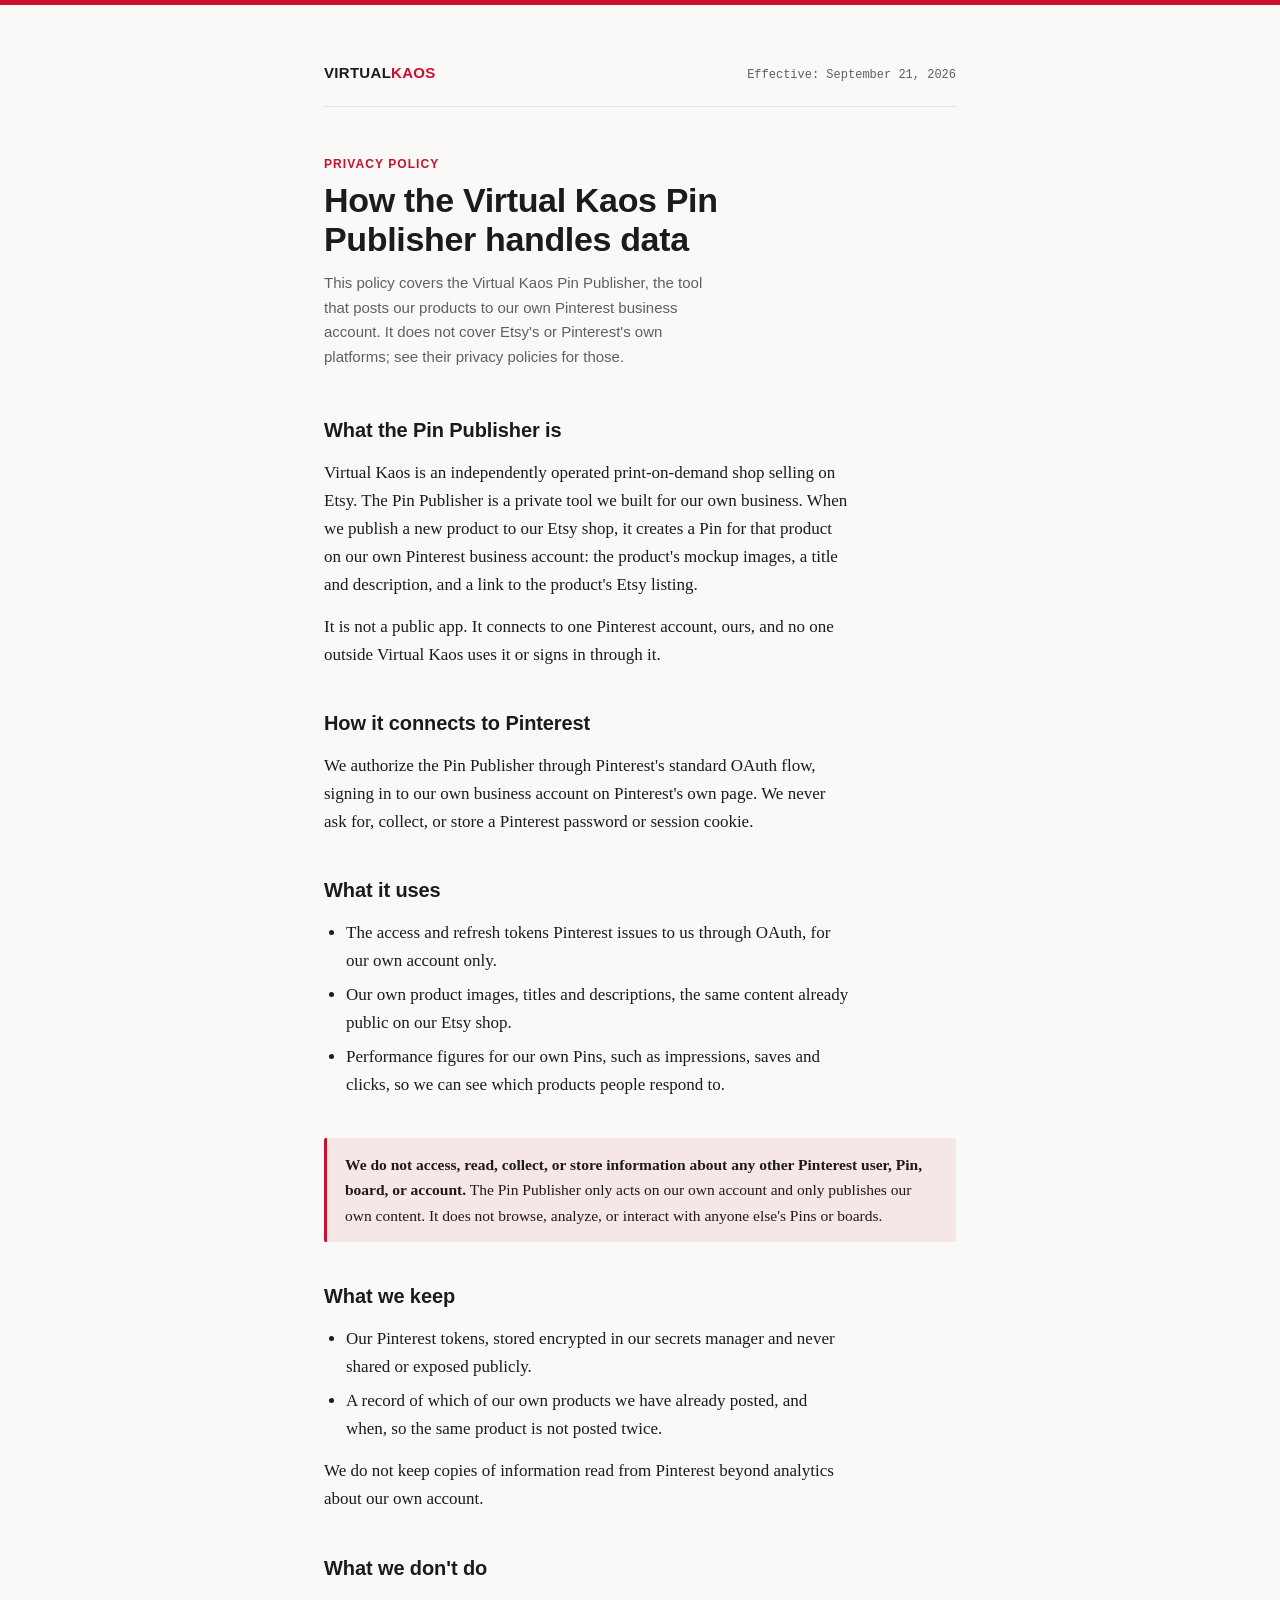
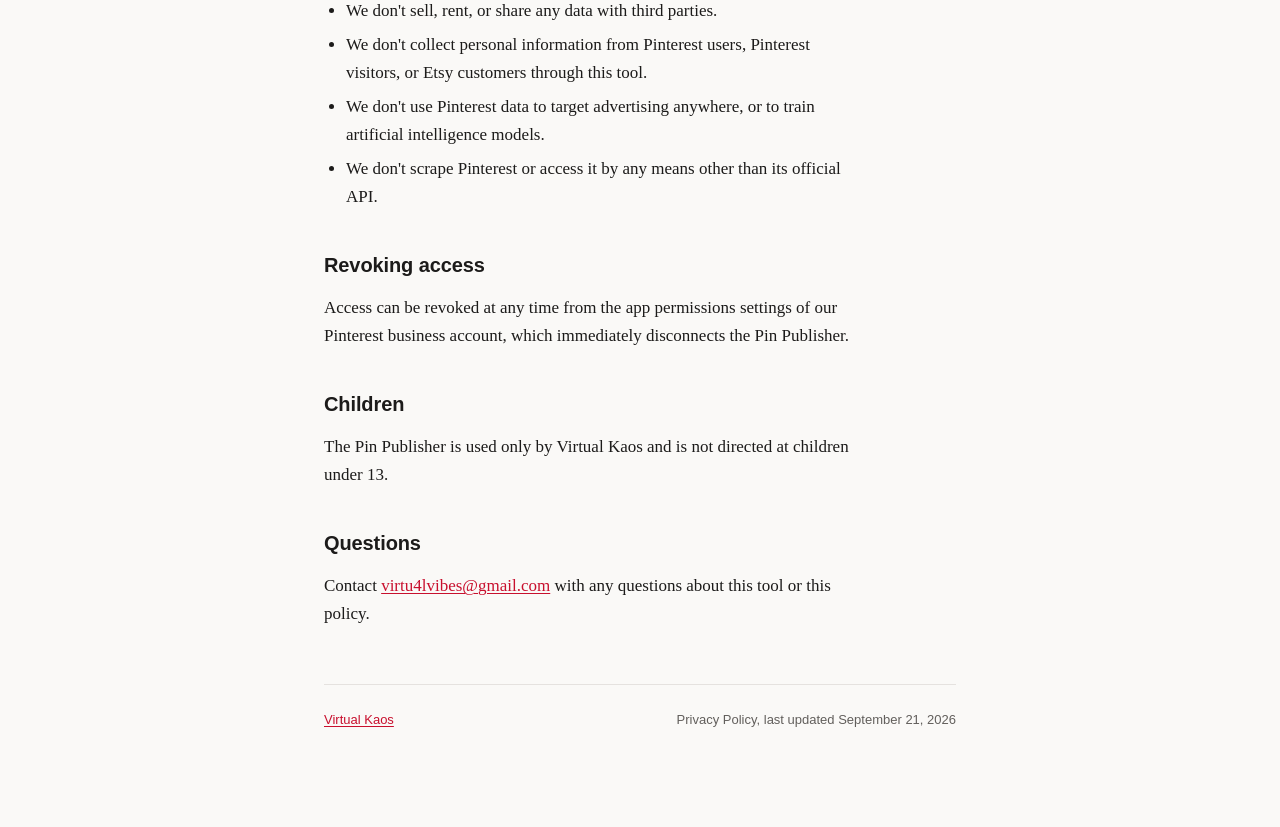
==== privacy/index.html @ e9411862 "Homepage on virtualkaos.dev, privacy policy at /privacy/, shared stylesheet" ====
<!DOCTYPE html>
<html lang="en">
<head>
<meta charset="UTF-8">
<meta name="viewport" content="width=device-width, initial-scale=1.0">
<title>Virtual Kaos | Privacy Policy</title>
<link rel="stylesheet" href="/style.css">
</head>
<body>

<div class="accent-bar"></div>
<div class="wrap">

  <div class="brand-row">
    <div class="brand"><a href="/" style="color: inherit; text-decoration: none;">Virtual<span>Kaos</span></a></div>
    <div class="meta">Effective: September 21, 2026</div>
  </div>

  <p class="eyebrow">Privacy Policy</p>
  <h1>How the Virtual Kaos Pin Publisher handles data</h1>
  <p class="dek">This policy covers the Virtual Kaos Pin Publisher, the tool that posts our products to our own Pinterest business account. It does not cover Etsy's or Pinterest's own platforms; see their privacy policies for those.</p>

  <section>
    <h2>What the Pin Publisher is</h2>
    <p>Virtual Kaos is an independently operated print-on-demand shop selling on Etsy. The Pin Publisher is a private tool we built for our own business. When we publish a new product to our Etsy shop, it creates a Pin for that product on our own Pinterest business account: the product's mockup images, a title and description, and a link to the product's Etsy listing.</p>
    <p>It is not a public app. It connects to one Pinterest account, ours, and no one outside Virtual Kaos uses it or signs in through it.</p>
  </section>

  <section>
    <h2>How it connects to Pinterest</h2>
    <p>We authorize the Pin Publisher through Pinterest's standard OAuth flow, signing in to our own business account on Pinterest's own page. We never ask for, collect, or store a Pinterest password or session cookie.</p>
  </section>

  <section>
    <h2>What it uses</h2>
    <ul>
      <li>The access and refresh tokens Pinterest issues to us through OAuth, for our own account only.</li>
      <li>Our own product images, titles and descriptions, the same content already public on our Etsy shop.</li>
      <li>Performance figures for our own Pins, such as impressions, saves and clicks, so we can see which products people respond to.</li>
    </ul>
  </section>

  <section>
    <div class="callout">
      <p><strong>We do not access, read, collect, or store information about any other Pinterest user, Pin, board, or account.</strong> The Pin Publisher only acts on our own account and only publishes our own content. It does not browse, analyze, or interact with anyone else's Pins or boards.</p>
    </div>
  </section>

  <section>
    <h2>What we keep</h2>
    <ul>
      <li>Our Pinterest tokens, stored encrypted in our secrets manager and never shared or exposed publicly.</li>
      <li>A record of which of our own products we have already posted, and when, so the same product is not posted twice.</li>
    </ul>
    <p>We do not keep copies of information read from Pinterest beyond analytics about our own account.</p>
  </section>

  <section>
    <h2>What we don't do</h2>
    <ul>
      <li>We don't sell, rent, or share any data with third parties.</li>
      <li>We don't collect personal information from Pinterest users, Pinterest visitors, or Etsy customers through this tool.</li>
      <li>We don't use Pinterest data to target advertising anywhere, or to train artificial intelligence models.</li>
      <li>We don't scrape Pinterest or access it by any means other than its official API.</li>
    </ul>
  </section>

  <section>
    <h2>Revoking access</h2>
    <p>Access can be revoked at any time from the app permissions settings of our Pinterest business account, which immediately disconnects the Pin Publisher.</p>
  </section>

  <section>
    <h2>Children</h2>
    <p>The Pin Publisher is used only by Virtual Kaos and is not directed at children under 13.</p>
  </section>

  <section>
    <h2>Questions</h2>
    <p>Contact <a href="mailto:virtu4lvibes@gmail.com">virtu4lvibes@gmail.com</a> with any questions about this tool or this policy.</p>
  </section>

  <footer>
    <span><a href="/">Virtual Kaos</a></span>
    <span>Privacy Policy, last updated September 21, 2026</span>
  </footer>

</div>
</body>
</html>
---- style.css ----
:root {
  --bg: #faf9f7;
  --surface: #ffffff;
  --text: #1c1b1a;
  --text-muted: #625f5c;
  --accent: #c8102e;
  --accent-quiet: #c8102e14;
  --border: #e5e2df;
}

@media (prefers-color-scheme: dark) {
  :root {
    --bg: #131211;
    --surface: #1a1918;
    --text: #f2f0ee;
    --text-muted: #a8a39e;
    --accent: #ff4b5c;
    --accent-quiet: #ff4b5c1f;
    --border: #302e2b;
  }
}

* { box-sizing: border-box; }

body {
  margin: 0;
  background: var(--bg);
  color: var(--text);
  font-family: Charter, 'Iowan Old Style', 'Sitka Text', Georgia, 'Times New Roman', serif;
  font-size: 17px;
  line-height: 1.65;
  -webkit-font-smoothing: antialiased;
}

.accent-bar {
  height: 5px;
  width: 100%;
  background: var(--accent);
}

.wrap {
  max-width: 680px;
  margin: 0 auto;
  padding: 56px 24px 96px;
}

.brand-row {
  display: flex;
  align-items: baseline;
  justify-content: space-between;
  gap: 16px;
  margin-bottom: 48px;
  padding-bottom: 20px;
  border-bottom: 1px solid var(--border);
}

.brand {
  font-family: 'Bahnschrift', 'Arial Narrow', 'Helvetica Neue', Arial, sans-serif;
  font-weight: 700;
  letter-spacing: 0.02em;
  font-size: 15px;
  text-transform: uppercase;
  color: var(--text);
}

.brand span { color: var(--accent); }

.meta {
  font-family: 'SFMono-Regular', Consolas, 'Liberation Mono', Menlo, monospace;
  font-size: 12px;
  color: var(--text-muted);
  white-space: nowrap;
}

h1 {
  font-family: 'Bahnschrift', 'Arial Narrow', 'Helvetica Neue', Arial, sans-serif;
  font-weight: 700;
  font-size: 34px;
  line-height: 1.15;
  letter-spacing: -0.01em;
  margin: 0 0 12px;
  text-wrap: balance;
}

.dek {
  font-family: 'Bahnschrift', 'Arial Narrow', 'Helvetica Neue', Arial, sans-serif;
  font-size: 15px;
  color: var(--text-muted);
  margin: 0 0 44px;
  max-width: 46ch;
}

.eyebrow {
  font-family: 'Bahnschrift', 'Arial Narrow', 'Helvetica Neue', Arial, sans-serif;
  font-weight: 700;
  font-size: 12px;
  letter-spacing: 0.09em;
  text-transform: uppercase;
  color: var(--accent);
  margin: 0 0 6px;
}

section {
  margin: 0 0 38px;
}

h2 {
  font-family: 'Bahnschrift', 'Arial Narrow', 'Helvetica Neue', Arial, sans-serif;
  font-weight: 700;
  font-size: 20px;
  letter-spacing: -0.005em;
  margin: 0 0 12px;
}

p { margin: 0 0 14px; max-width: 62ch; }
p:last-child { margin-bottom: 0; }

ul {
  margin: 0 0 14px;
  padding-left: 22px;
  max-width: 62ch;
}
li { margin-bottom: 6px; }
li:last-child { margin-bottom: 0; }

.callout {
  background: var(--accent-quiet);
  border-left: 3px solid var(--accent);
  padding: 14px 18px;
  border-radius: 2px;
  font-size: 15.5px;
}
.callout p { max-width: none; }

a { color: var(--accent); text-decoration-thickness: 1px; text-underline-offset: 2px; }
a:focus-visible, button:focus-visible { outline: 2px solid var(--accent); outline-offset: 2px; }

footer {
  margin-top: 56px;
  padding-top: 24px;
  border-top: 1px solid var(--border);
  font-family: 'Bahnschrift', 'Arial Narrow', 'Helvetica Neue', Arial, sans-serif;
  font-size: 13px;
  color: var(--text-muted);
  display: flex;
  justify-content: space-between;
  gap: 16px;
  flex-wrap: wrap;
}

@media (max-width: 480px) {
  h1 { font-size: 28px; }
  .wrap { padding: 40px 18px 72px; }
  .brand-row { flex-direction: column; align-items: flex-start; gap: 6px; }
}

.links {
  list-style: none;
  padding: 0;
}
.links li { margin-bottom: 10px; }
.links a { font-weight: 700; }
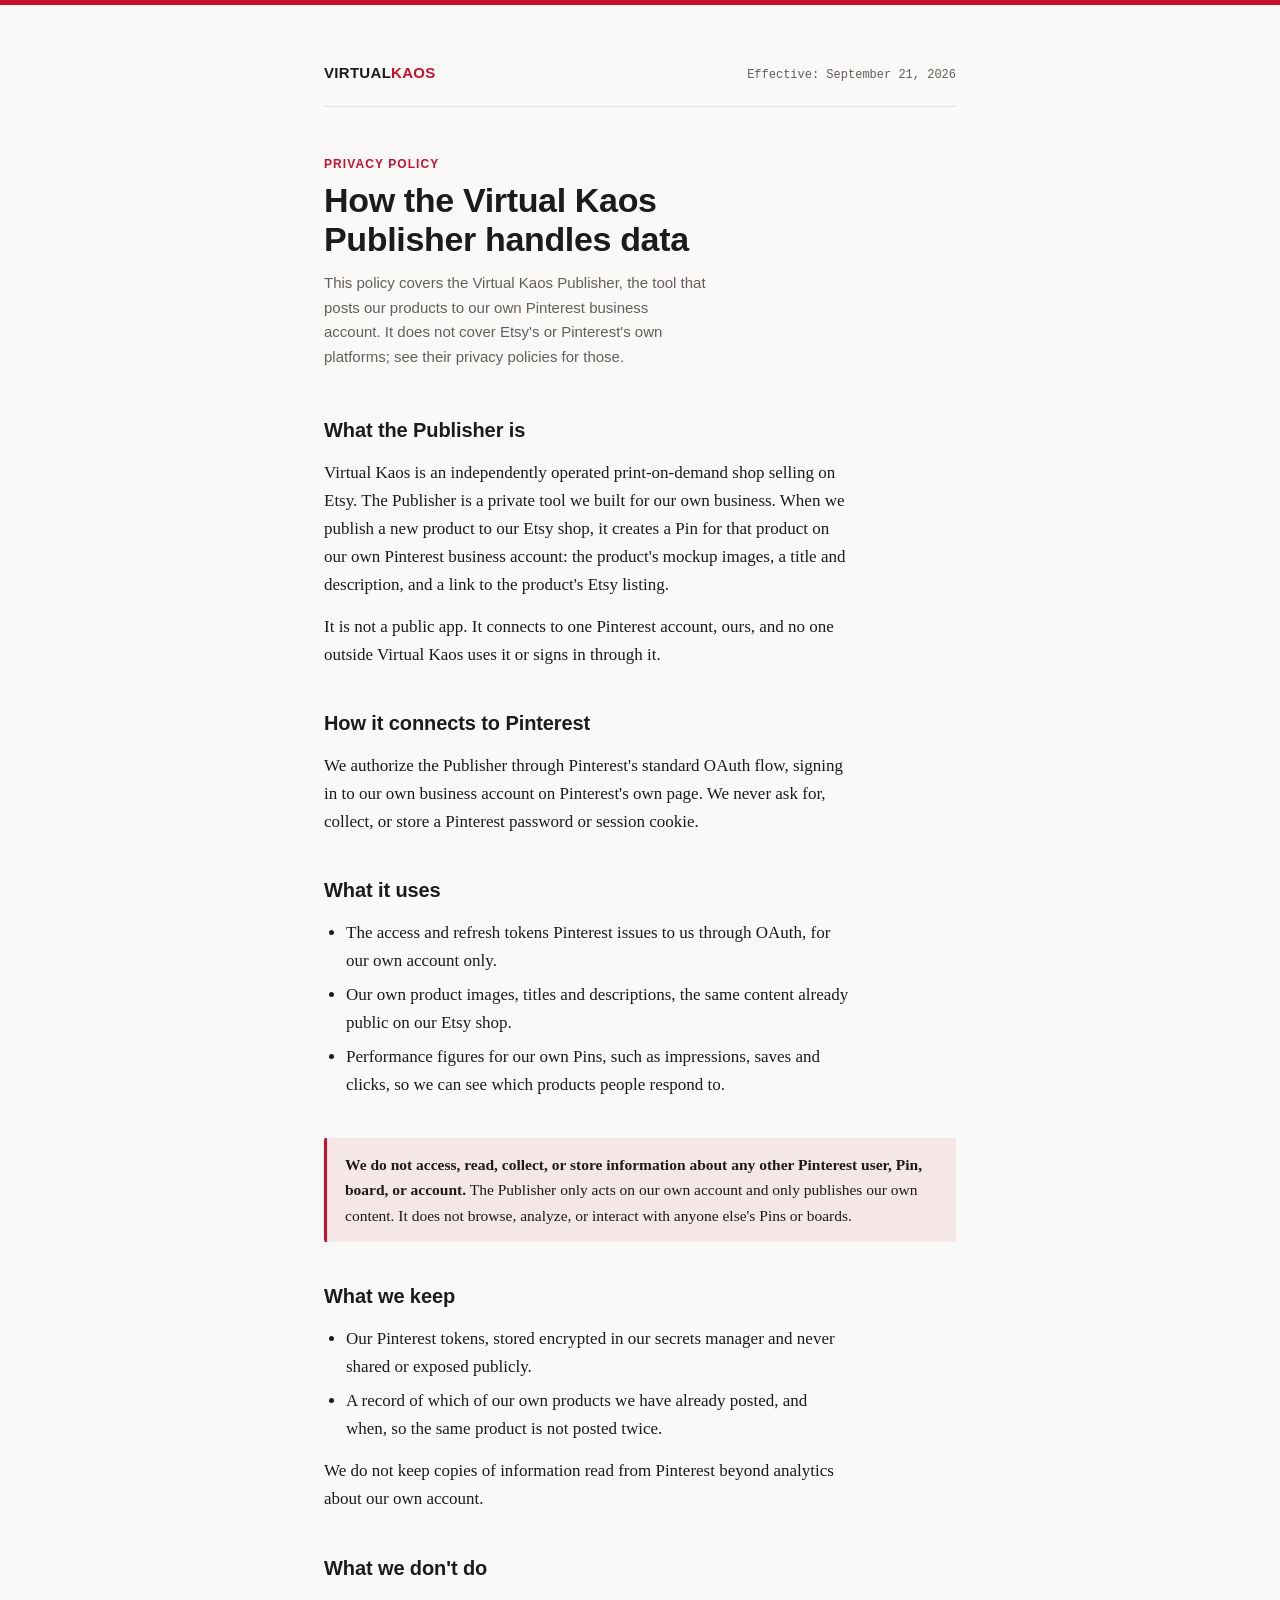
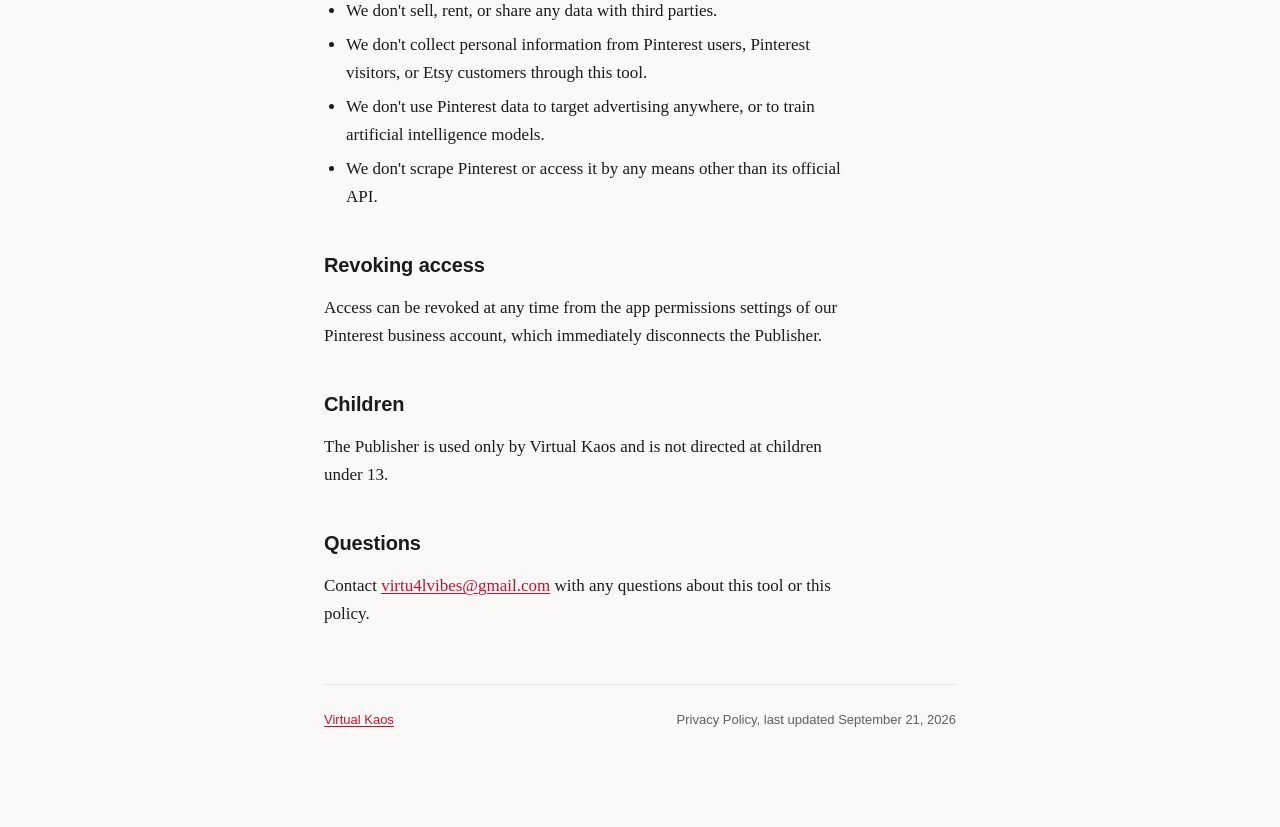
==== commit 37bf5a81: "Privacy policy: the app is Virtual Kaos Publisher" ====
--- a/privacy/index.html
+++ b/privacy/index.html
@@ -17,18 +17,18 @@
   </div>
 
   <p class="eyebrow">Privacy Policy</p>
-  <h1>How the Virtual Kaos Pin Publisher handles data</h1>
-  <p class="dek">This policy covers the Virtual Kaos Pin Publisher, the tool that posts our products to our own Pinterest business account. It does not cover Etsy's or Pinterest's own platforms; see their privacy policies for those.</p>
+  <h1>How the Virtual Kaos Publisher handles data</h1>
+  <p class="dek">This policy covers the Virtual Kaos Publisher, the tool that posts our products to our own Pinterest business account. It does not cover Etsy's or Pinterest's own platforms; see their privacy policies for those.</p>
 
   <section>
-    <h2>What the Pin Publisher is</h2>
-    <p>Virtual Kaos is an independently operated print-on-demand shop selling on Etsy. The Pin Publisher is a private tool we built for our own business. When we publish a new product to our Etsy shop, it creates a Pin for that product on our own Pinterest business account: the product's mockup images, a title and description, and a link to the product's Etsy listing.</p>
+    <h2>What the Publisher is</h2>
+    <p>Virtual Kaos is an independently operated print-on-demand shop selling on Etsy. The Publisher is a private tool we built for our own business. When we publish a new product to our Etsy shop, it creates a Pin for that product on our own Pinterest business account: the product's mockup images, a title and description, and a link to the product's Etsy listing.</p>
     <p>It is not a public app. It connects to one Pinterest account, ours, and no one outside Virtual Kaos uses it or signs in through it.</p>
   </section>
 
   <section>
     <h2>How it connects to Pinterest</h2>
-    <p>We authorize the Pin Publisher through Pinterest's standard OAuth flow, signing in to our own business account on Pinterest's own page. We never ask for, collect, or store a Pinterest password or session cookie.</p>
+    <p>We authorize the Publisher through Pinterest's standard OAuth flow, signing in to our own business account on Pinterest's own page. We never ask for, collect, or store a Pinterest password or session cookie.</p>
   </section>
 
   <section>
@@ -42,7 +42,7 @@
 
   <section>
     <div class="callout">
-      <p><strong>We do not access, read, collect, or store information about any other Pinterest user, Pin, board, or account.</strong> The Pin Publisher only acts on our own account and only publishes our own content. It does not browse, analyze, or interact with anyone else's Pins or boards.</p>
+      <p><strong>We do not access, read, collect, or store information about any other Pinterest user, Pin, board, or account.</strong> The Publisher only acts on our own account and only publishes our own content. It does not browse, analyze, or interact with anyone else's Pins or boards.</p>
     </div>
   </section>
 
@@ -67,12 +67,12 @@
 
   <section>
     <h2>Revoking access</h2>
-    <p>Access can be revoked at any time from the app permissions settings of our Pinterest business account, which immediately disconnects the Pin Publisher.</p>
+    <p>Access can be revoked at any time from the app permissions settings of our Pinterest business account, which immediately disconnects the Publisher.</p>
   </section>
 
   <section>
     <h2>Children</h2>
-    <p>The Pin Publisher is used only by Virtual Kaos and is not directed at children under 13.</p>
+    <p>The Publisher is used only by Virtual Kaos and is not directed at children under 13.</p>
   </section>
 
   <section>
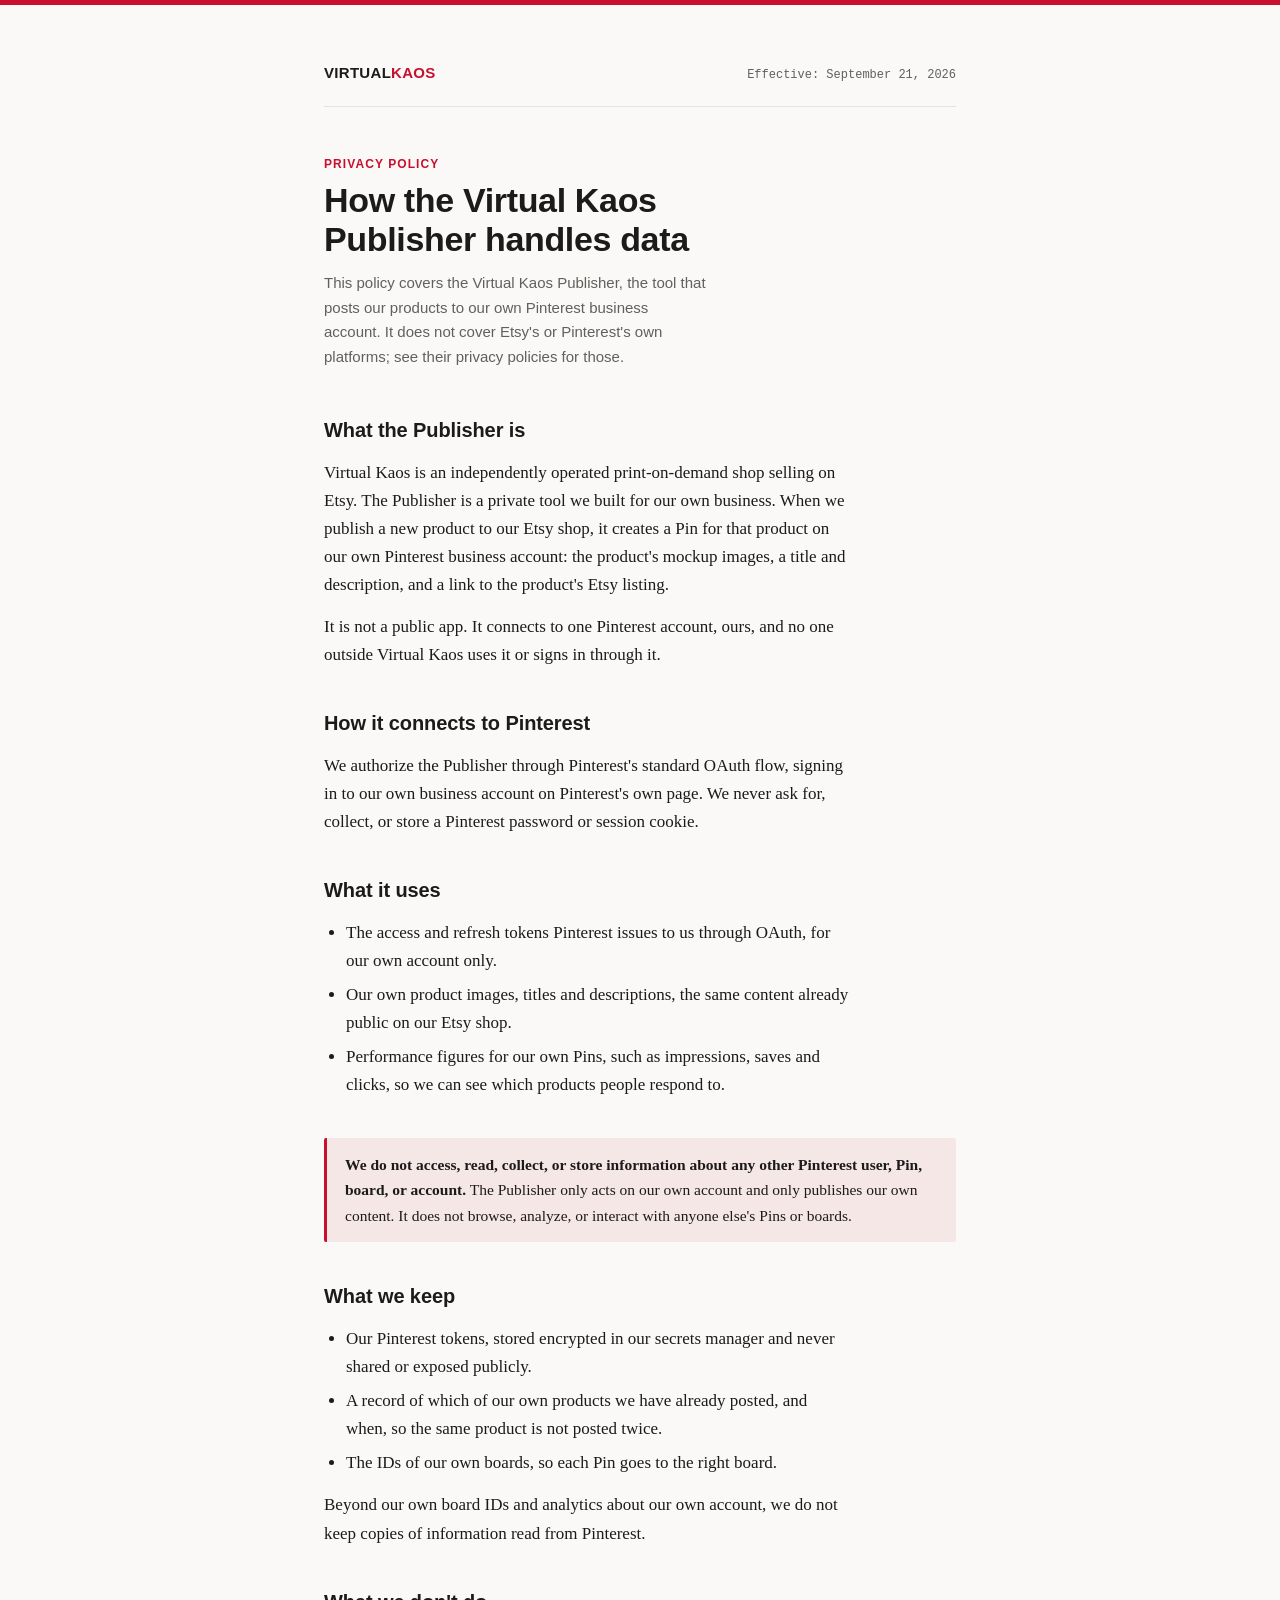
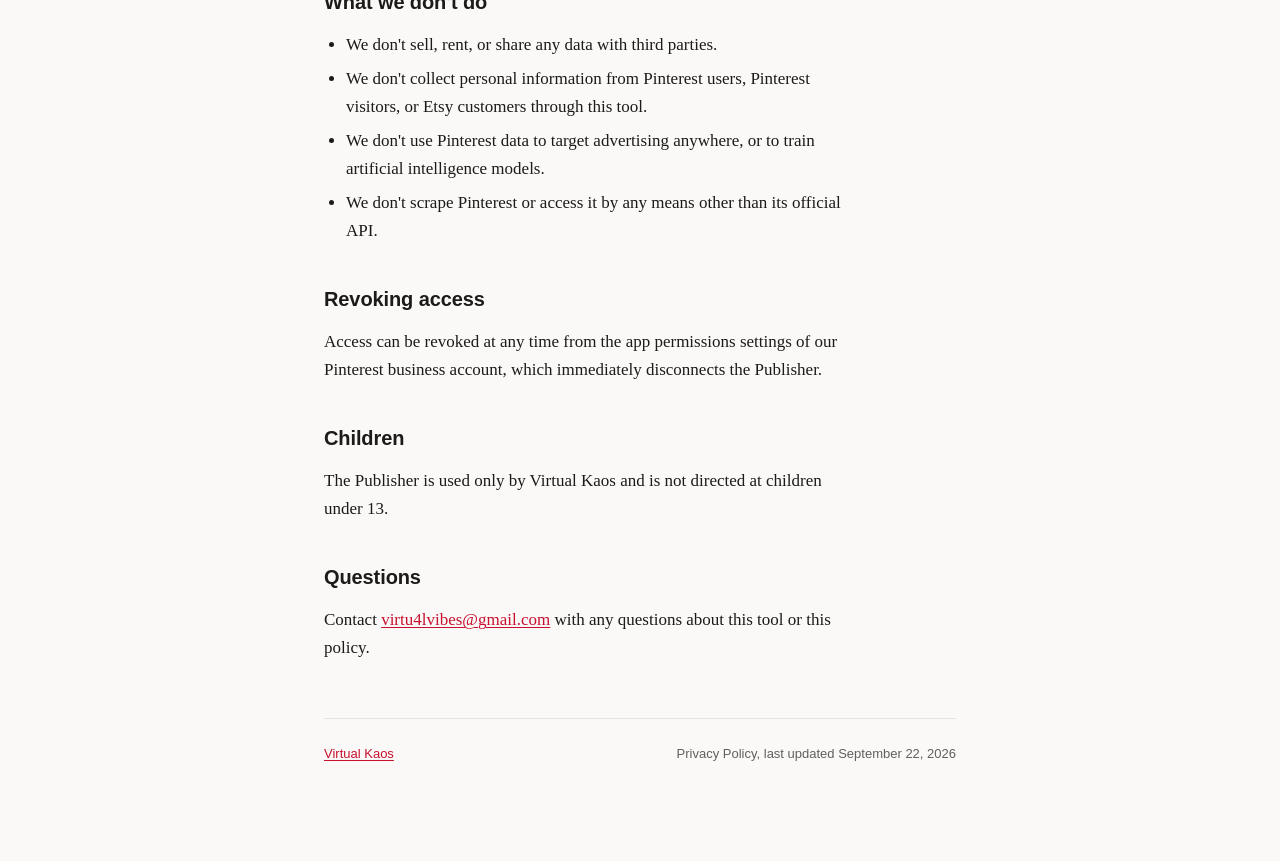
==== commit 3bc53f62: "Pinterest sign-in callback page; privacy policy discloses our own board IDs" ====
--- a/privacy/index.html
+++ b/privacy/index.html
@@ -51,8 +51,9 @@
     <ul>
       <li>Our Pinterest tokens, stored encrypted in our secrets manager and never shared or exposed publicly.</li>
       <li>A record of which of our own products we have already posted, and when, so the same product is not posted twice.</li>
+      <li>The IDs of our own boards, so each Pin goes to the right board.</li>
     </ul>
-    <p>We do not keep copies of information read from Pinterest beyond analytics about our own account.</p>
+    <p>Beyond our own board IDs and analytics about our own account, we do not keep copies of information read from Pinterest.</p>
   </section>
 
   <section>
@@ -82,7 +83,7 @@
 
   <footer>
     <span><a href="/">Virtual Kaos</a></span>
-    <span>Privacy Policy, last updated September 21, 2026</span>
+    <span>Privacy Policy, last updated September 22, 2026</span>
   </footer>
 
 </div>
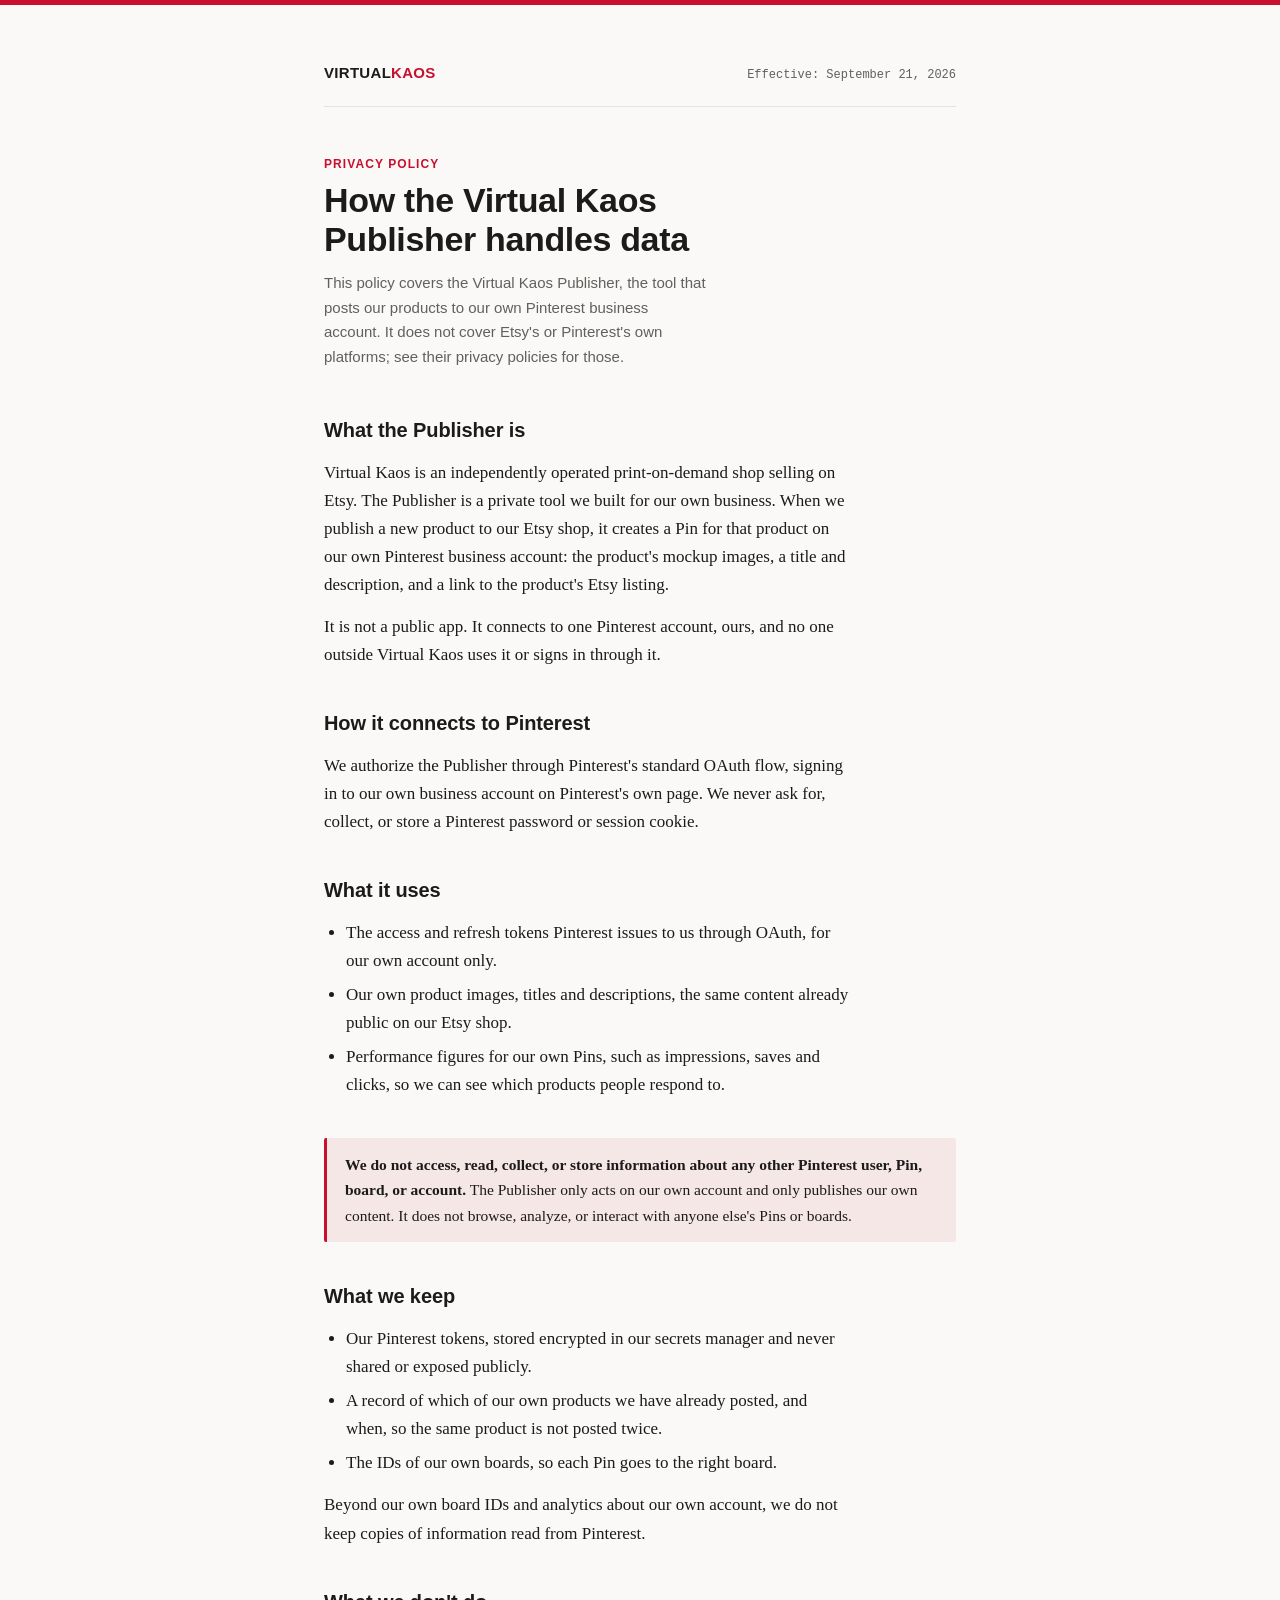
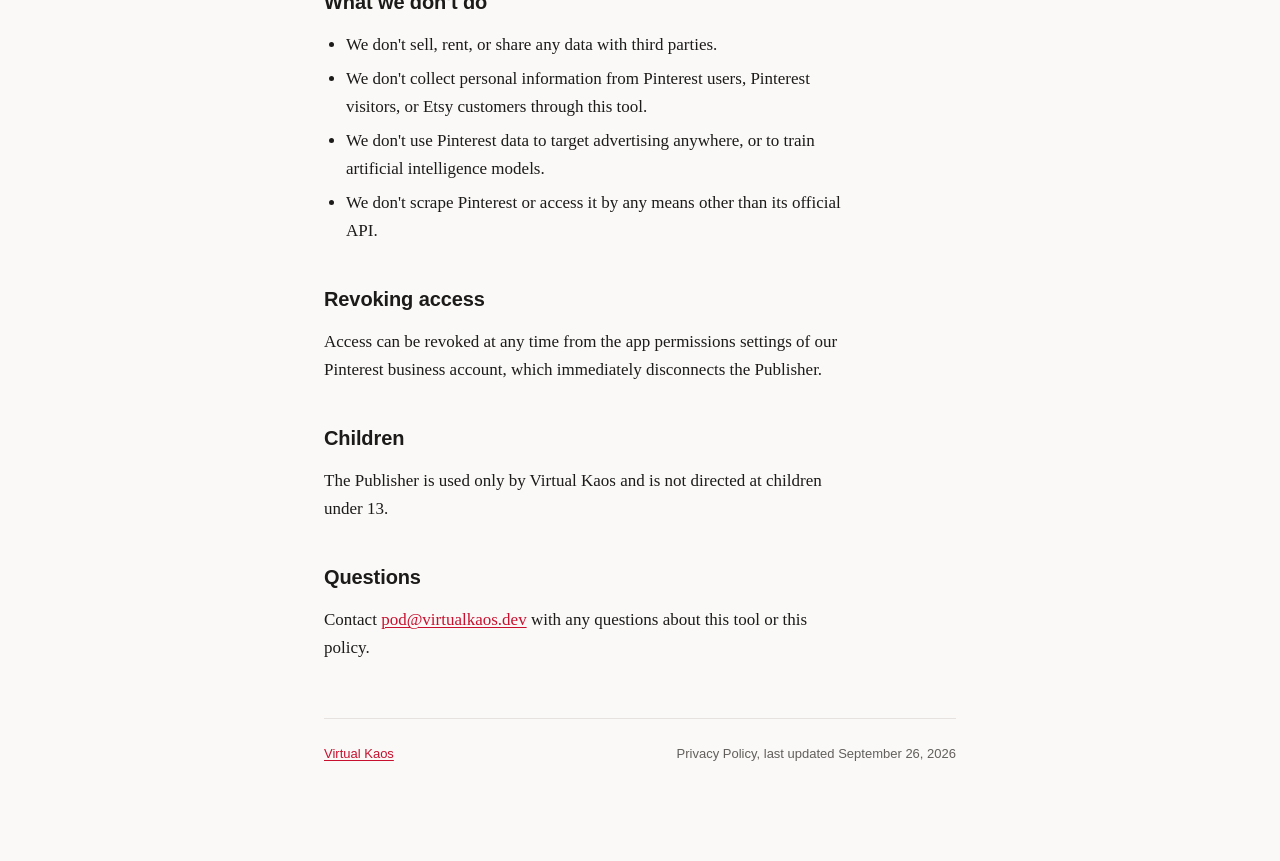
==== commit 471c4df5: "Contact email: pod@virtualkaos.dev on the homepage and privacy policy" ====
--- a/privacy/index.html
+++ b/privacy/index.html
@@ -78,12 +78,12 @@
 
   <section>
     <h2>Questions</h2>
-    <p>Contact <a href="mailto:virtu4lvibes@gmail.com">virtu4lvibes@gmail.com</a> with any questions about this tool or this policy.</p>
+    <p>Contact <a href="mailto:pod@virtualkaos.dev">pod@virtualkaos.dev</a> with any questions about this tool or this policy.</p>
   </section>
 
   <footer>
     <span><a href="/">Virtual Kaos</a></span>
-    <span>Privacy Policy, last updated September 22, 2026</span>
+    <span>Privacy Policy, last updated September 26, 2026</span>
   </footer>
 
 </div>
